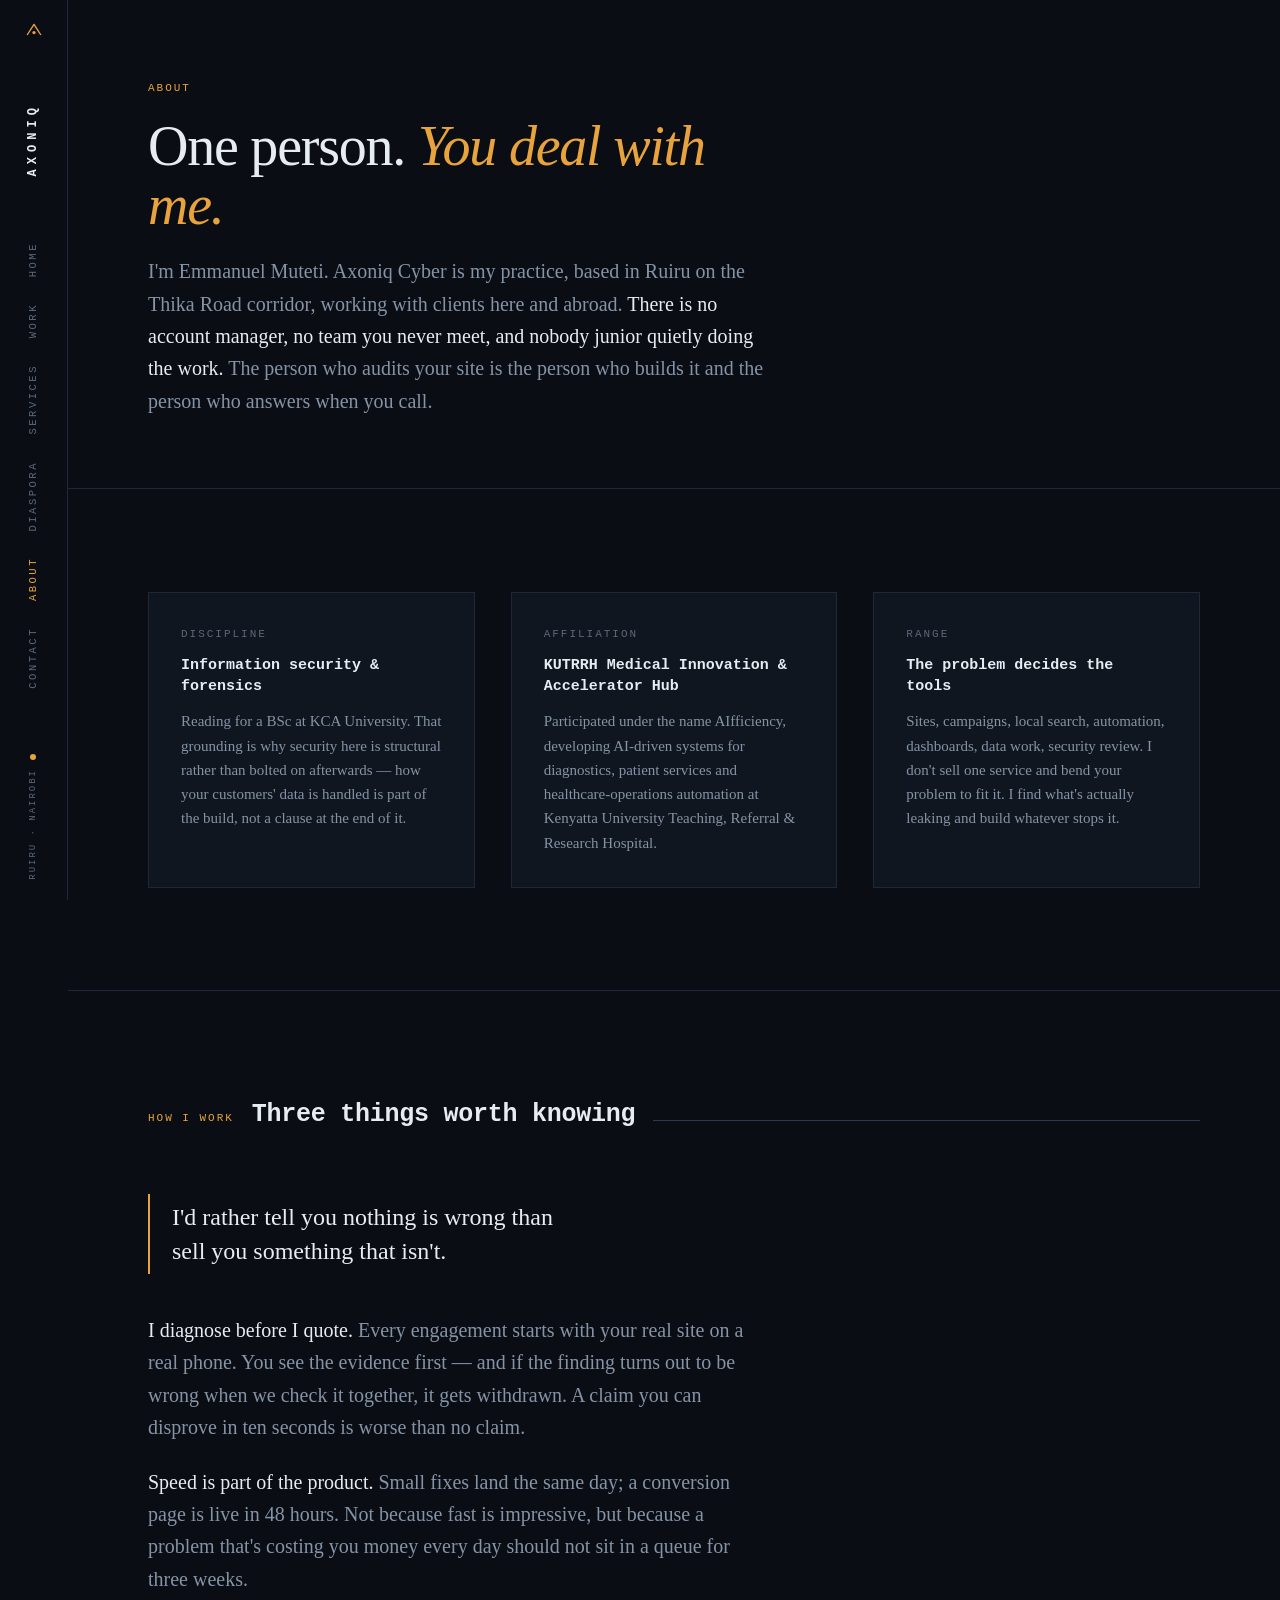
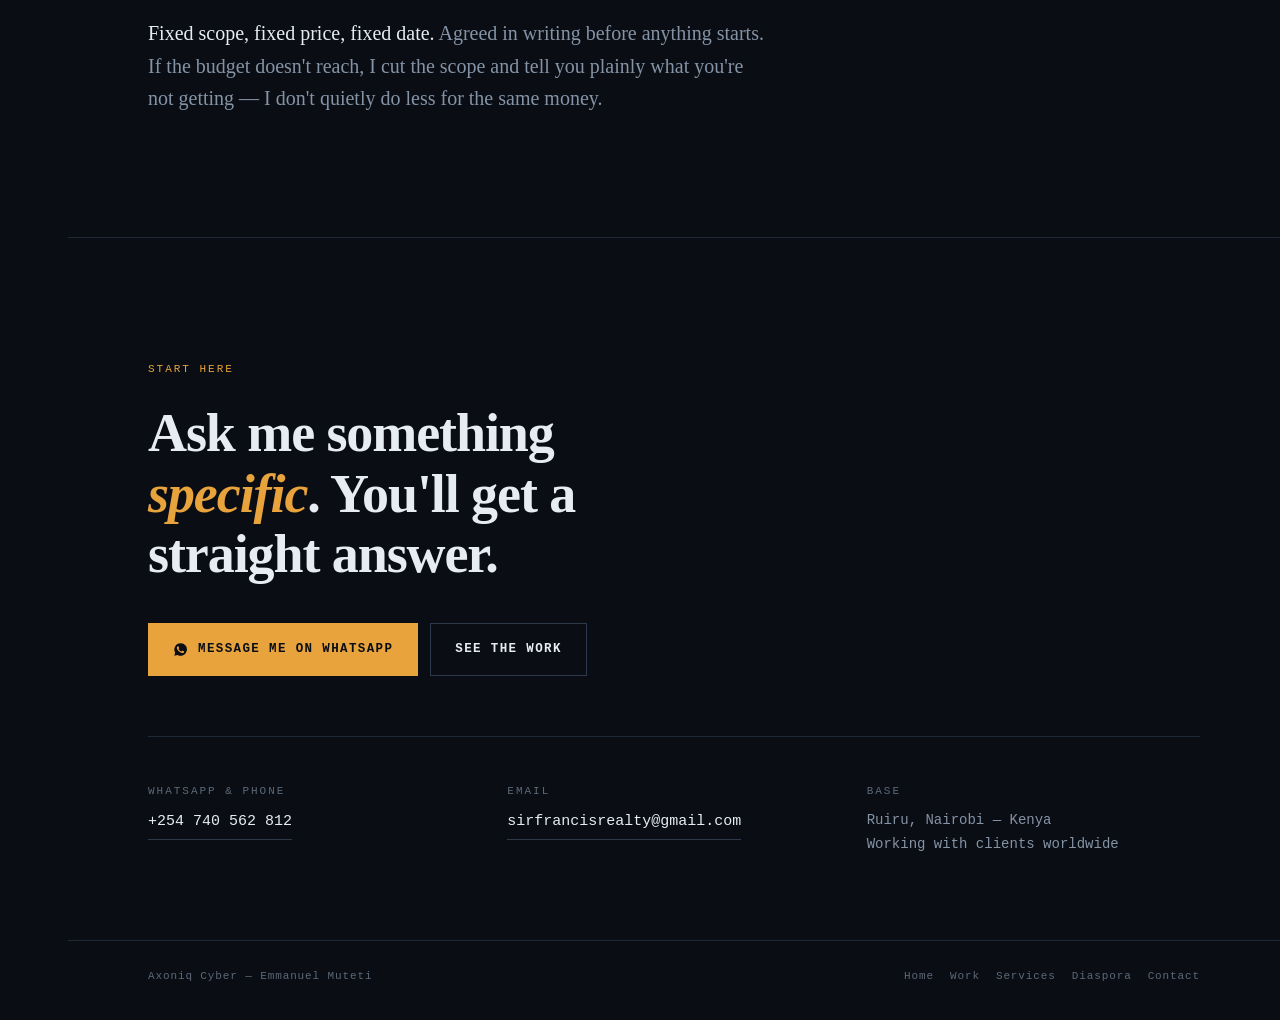
==== about.html @ e0e8788d "Axoniq Cyber site: multi-page, lead capture, diaspora vertical" ====
<!DOCTYPE html>
<html lang="en">
<head>
<meta charset="utf-8">
<meta name="viewport" content="width=device-width, initial-scale=1">
<title>About — Emmanuel Muteti, Axoniq Cyber</title>
<meta name="description" content="Emmanuel Muteti, founder and principal. Information security and forensics at KCA University. Based in Ruiru, Nairobi. You deal with me directly.">
<meta name="theme-color" content="#0A0E14">
<link rel="canonical" href="https://immahmuteti-oss.github.io/axoniq/about.html">
<meta property="og:site_name" content="Axoniq Cyber">
<meta property="og:title" content="About — Emmanuel Muteti, Axoniq Cyber">
<meta property="og:description" content="One person, working directly with you. Ruiru, Nairobi.">
<meta property="og:type" content="profile">
<meta property="og:url" content="https://immahmuteti-oss.github.io/axoniq/about.html">
<meta property="og:image" content="https://immahmuteti-oss.github.io/axoniq/og.png">
<meta property="og:image:width" content="1200">
<meta property="og:image:height" content="630">
<meta name="twitter:card" content="summary_large_image">
<meta name="twitter:image" content="https://immahmuteti-oss.github.io/axoniq/og.png">
<link rel="icon" href="data:image/svg+xml,<svg xmlns='http://www.w3.org/2000/svg' viewBox='0 0 32 32'><rect width='32' height='32' fill='%230A0E14'/><path d='M6 22 L16 8 L26 22' stroke='%23E8A33D' stroke-width='2.5' fill='none'/><circle cx='16' cy='19' r='2.5' fill='%23E8A33D'/></svg>">
<link rel="stylesheet" href="styles.css">
</head>
<body>

<nav class="rail" aria-label="Main">
  <svg class="rail-glyph" viewBox="0 0 32 32" aria-hidden="true">
    <path d="M5 24 L16 7 L27 24" stroke="#E8A33D" stroke-width="2.2" fill="none" stroke-linejoin="round"/>
    <circle cx="16" cy="20" r="2.6" fill="#E8A33D"/>
  </svg>
  <a class="rail-mark" href="index.html">Axoniq</a>
  <div class="rail-nav">
    <a href="index.html">Home</a>
    <a href="work.html">Work</a>
    <a href="services.html">Services</a>
    <a href="diaspora.html">Diaspora</a>
    <a href="about.html" aria-current="page">About</a>
    <a href="contact.html">Contact</a>
  </div>
  <div class="rail-status">
    <span class="dot" aria-hidden="true"></span>
    <span>Ruiru · Nairobi</span>
  </div>
</nav>

<div class="shell" id="top">

  <header class="phead">
    <div class="wrap">
      <span class="label label-signal">About</span>
      <h1>One person. <em>You deal with me.</em></h1>
      <p class="lede">
        I'm Emmanuel Muteti. Axoniq Cyber is my practice, based in Ruiru on the Thika Road
        corridor, working with clients here and abroad. <strong>There is no account manager,
        no team you never meet, and nobody junior quietly doing the work.</strong> The person
        who audits your site is the person who builds it and the person who answers when you
        call.
      </p>
    </div>
  </header>

  <section class="band">
    <div class="wrap">
      <div class="cards">
        <div class="card">
          <span class="label">Discipline</span>
          <h3>Information security &amp; forensics</h3>
          <p>Reading for a BSc at KCA University. That grounding is why security here is structural rather than bolted on afterwards — how your customers' data is handled is part of the build, not a clause at the end of it.</p>
        </div>
        <div class="card">
          <span class="label">Affiliation</span>
          <h3>KUTRRH Medical Innovation &amp; Accelerator Hub</h3>
          <p>Participated under the name AIfficiency, developing AI-driven systems for diagnostics, patient services and healthcare-operations automation at Kenyatta University Teaching, Referral &amp; Research Hospital.</p>
        </div>
        <div class="card">
          <span class="label">Range</span>
          <h3>The problem decides the tools</h3>
          <p>Sites, campaigns, local search, automation, dashboards, data work, security review. I don't sell one service and bend your problem to fit it. I find what's actually leaking and build whatever stops it.</p>
        </div>
      </div>
    </div>
  </section>

  <section class="band">
    <div class="wrap">
      <div class="band-head">
        <span class="label label-signal">How I work</span>
        <h2>Three things worth knowing</h2>
        <span class="rule" aria-hidden="true"></span>
      </div>

      <p class="pull">I'd rather tell you nothing is wrong than sell you something that isn't.</p>

      <p class="lede">
        <strong>I diagnose before I quote.</strong> Every engagement starts with your real site
        on a real phone. You see the evidence first — and if the finding turns out to be wrong
        when we check it together, it gets withdrawn. A claim you can disprove in ten seconds is
        worse than no claim.
      </p>
      <p class="lede" style="margin-top:22px">
        <strong>Speed is part of the product.</strong> Small fixes land the same day; a
        conversion page is live in 48 hours. Not because fast is impressive, but because a
        problem that's costing you money every day should not sit in a queue for three weeks.
      </p>
      <p class="lede" style="margin-top:22px">
        <strong>Fixed scope, fixed price, fixed date.</strong> Agreed in writing before anything
        starts. If the budget doesn't reach, I cut the scope and tell you plainly what you're
        not getting — I don't quietly do less for the same money.
      </p>
    </div>
  </section>

  <section class="contact">
    <div class="wrap">
      <span class="label label-signal">Start here</span>
      <h2 class="contact-thesis">Ask me something <em>specific</em>. You'll get a straight answer.</h2>
      <div class="actions">
        <a class="btn" data-wa="Hi Emmanuel — I have a question about my business." data-wa-label="about-footer">
          <svg viewBox="0 0 24 24" fill="currentColor" aria-hidden="true"><path d="M12 2a10 10 0 0 0-8.6 15L2 22l5.2-1.4A10 10 0 1 0 12 2Zm5.8 14.2c-.2.7-1.2 1.3-2 1.4-.5.1-1.2.2-3.5-.7-2.9-1.2-4.8-4.2-5-4.4-.1-.2-1.1-1.5-1.1-2.9s.7-2 1-2.3c.2-.3.5-.4.7-.4h.5c.2 0 .4 0 .6.5l.9 2c.1.2.1.4 0 .6l-.4.5-.3.3c-.1.2-.3.3-.1.6.2.3.8 1.3 1.7 2.1 1.2 1 2.1 1.4 2.4 1.5.2.1.4.1.6-.1l.9-1c.2-.2.4-.2.6-.1l2 1c.2.1.4.2.4.3.1.2.1.7-.1 1.4Z"/></svg>
          Message me on WhatsApp
        </a>
        <a class="btn btn-ghost" href="work.html">See the work</a>
      </div>
      <div class="contact-grid">
        <div><span class="label">WhatsApp &amp; phone</span><p><a href="tel:+254740562812">+254 740 562 812</a></p></div>
        <div><span class="label">Email</span><p><a href="mailto:sirfrancisrealty@gmail.com">sirfrancisrealty@gmail.com</a></p></div>
        <div><span class="label">Base</span><p style="color:var(--mist)">Ruiru, Nairobi — Kenya<br>Working with clients worldwide</p></div>
      </div>
    </div>
  </section>

  <footer>
    <div class="wrap foot">
      <span>Axoniq Cyber — Emmanuel Muteti</span>
      <nav>
        <a href="index.html">Home</a>
        <a href="work.html">Work</a>
        <a href="services.html">Services</a>
        <a href="diaspora.html">Diaspora</a>
        <a href="contact.html">Contact</a>
      </nav>
    </div>
  </footer>
</div>

<script src="site.js"></script>
</body>
</html>
---- styles.css ----
/* ============================================================
   AXONIQ CYBER — shared stylesheet
   Palette is binary on purpose: brass = value captured,
   leak-blue = value lost. That opposition is the whole thesis,
   so nothing else is allowed to be a colour.
   ============================================================ */

:root{
  --void:#0A0E14;      /* deepest ground */
  --ink:#0F1620;       /* panel ground */
  --ink-2:#131C28;     /* raised panel */
  --rule:#1E2836;      /* hairline */
  --rule-hi:#2C3A4C;   /* hairline, emphasised */
  --mist:#8593A6;      /* secondary text */
  --mist-dim:#5C6878;  /* tertiary text */
  --paper:#E7ECF3;     /* primary text */
  --signal:#E8A33D;    /* brass — captured, active, value */
  --signal-soft:#F0C177;
  --leak:#42566E;      /* lost / leaked state */

  --mono: ui-monospace, "Cascadia Mono", "SF Mono", "Segoe UI Mono", Menlo, Consolas, "Liberation Mono", monospace;
  --serif: Georgia, "Iowan Old Style", "Palatino Linotype", Palatino, "Times New Roman", serif;

  --rail: 68px;
  --pad: clamp(20px, 5vw, 76px);
  --maxw: 1180px;
}

*,*::before,*::after{box-sizing:border-box}
html{-webkit-text-size-adjust:100%; scroll-behavior:smooth}
body{
  margin:0; background:var(--void); color:var(--paper);
  font-family:var(--serif); font-size:17px; line-height:1.68;
  -webkit-font-smoothing:antialiased; overflow-x:hidden;
}
img,canvas,svg{max-width:100%; display:block}
a{color:inherit}
:focus-visible{outline:2px solid var(--signal); outline-offset:3px; border-radius:2px}

/* ---------- type roles ---------- */
.mono{font-family:var(--mono)}
.label{
  font-family:var(--mono); font-size:11px; font-weight:500;
  letter-spacing:.18em; text-transform:uppercase; color:var(--mist-dim);
}
.label-signal{color:var(--signal)}
.lede{font-size:clamp(17px,2vw,20px); line-height:1.62; color:var(--mist); max-width:62ch}
.lede strong{color:var(--paper); font-weight:400}

/* ---------- left rail = navigation ---------- */
.rail{
  position:fixed; inset:0 auto 0 0; width:var(--rail); z-index:60;
  background:var(--void); border-right:1px solid var(--rule);
  display:flex; flex-direction:column; align-items:center;
  justify-content:space-between; padding:20px 0;
}
.rail-glyph{width:20px; height:20px; flex:none}
.rail-mark{
  font-family:var(--mono); font-size:12px; font-weight:600;
  letter-spacing:.42em; text-transform:uppercase; color:var(--paper);
  writing-mode:vertical-rl; transform:rotate(180deg); text-decoration:none;
}
.rail-nav{display:flex; flex-direction:column; align-items:center; gap:22px}
.rail-nav a{
  font-family:var(--mono); font-size:10.5px; letter-spacing:.24em;
  text-transform:uppercase; color:var(--mist-dim); text-decoration:none;
  writing-mode:vertical-rl; transform:rotate(180deg);
  transition:color .2s ease; padding:2px 0;
}
.rail-nav a:hover{color:var(--paper)}
.rail-nav a[aria-current="page"]{color:var(--signal)}
.rail-status{display:flex; flex-direction:column; align-items:center; gap:9px}
.dot{
  width:6px; height:6px; border-radius:50%; background:var(--signal);
  box-shadow:0 0 0 0 rgba(232,163,61,.55); animation:pulse 2.6s ease-out infinite;
}
@keyframes pulse{70%{box-shadow:0 0 0 9px rgba(232,163,61,0)}100%{box-shadow:0 0 0 0 rgba(232,163,61,0)}}
.rail-status span{
  font-family:var(--mono); font-size:9px; letter-spacing:.22em;
  text-transform:uppercase; color:var(--mist-dim);
  writing-mode:vertical-rl; transform:rotate(180deg);
}

/* ---------- shell ---------- */
.shell{margin-left:var(--rail)}
.wrap{max-width:var(--maxw); margin:0 auto; padding:0 var(--pad)}

/* ---------- section frame ---------- */
.band{border-top:1px solid var(--rule); padding:clamp(60px,8vw,124px) 0}
.band-head{display:flex; align-items:baseline; gap:18px; margin-bottom:clamp(32px,5vw,58px); flex-wrap:wrap}
.band-head h2{
  font-family:var(--mono); font-size:clamp(19px,2.4vw,25px); font-weight:600;
  letter-spacing:-.01em; margin:0; color:var(--paper);
}
.band-head .rule{flex:1; min-width:40px; height:1px; background:var(--rule-hi)}

/* ---------- page header (interior pages) ---------- */
.phead{padding:clamp(56px,8vh,104px) 0 clamp(30px,4vw,52px)}
.phead h1{
  font-family:var(--serif); font-weight:400;
  font-size:clamp(30px,4.8vw,56px); line-height:1.06;
  letter-spacing:-.022em; margin:16px 0 20px; max-width:20ch;
}
.phead h1 em{font-style:italic; color:var(--signal)}

/* ---------- hero ---------- */
.hero{position:relative; min-height:min(90vh,860px); display:flex; align-items:center; padding:clamp(64px,8vh,104px) 0 clamp(44px,6vw,88px)}
#flow{position:absolute; inset:0; width:100%; height:100%; z-index:0; opacity:.95}
.hero-veil{
  position:absolute; inset:0; z-index:1; pointer-events:none;
  background:radial-gradient(115% 78% at 8% 46%, rgba(10,14,20,.94) 0%, rgba(10,14,20,.80) 40%, rgba(10,14,20,.30) 74%, transparent 100%);
}
.hero-inner{position:relative; z-index:2; width:100%}
.hero-eyebrow{display:flex; align-items:center; gap:12px; margin-bottom:clamp(22px,3.5vw,38px); flex-wrap:wrap}
.hero-eyebrow .tick{width:26px; height:1px; background:var(--signal); flex:none}
.thesis{
  font-family:var(--serif); font-weight:400;
  font-size:clamp(32px,5.4vw,64px); line-height:1.05;
  letter-spacing:-.022em; margin:0 0 clamp(18px,2.4vw,28px); max-width:16ch;
}
.thesis em{font-style:italic; color:var(--signal)}
.hero-sub{
  font-family:var(--mono); font-size:clamp(13px,1.35vw,16px); line-height:1.72;
  color:var(--mist); max-width:46ch; margin:0 0 clamp(22px,3vw,32px);
}
.hero-sub strong{color:var(--paper); font-weight:500}

/* ---------- buttons ---------- */
.actions{display:flex; gap:12px; flex-wrap:wrap; align-items:center}
.btn{
  display:inline-flex; align-items:center; gap:10px;
  font-family:var(--mono); font-size:12.5px; font-weight:600;
  letter-spacing:.11em; text-transform:uppercase; text-decoration:none;
  padding:15px 24px; border:1px solid var(--signal); color:var(--void);
  background:var(--signal); cursor:pointer;
  transition:background .22s ease, transform .22s ease, box-shadow .22s ease;
}
.btn:hover{background:var(--signal-soft); transform:translateY(-2px); box-shadow:0 10px 30px -12px rgba(232,163,61,.6)}
.btn-ghost{background:transparent; color:var(--paper); border-color:var(--rule-hi)}
.btn-ghost:hover{background:transparent; border-color:var(--signal); color:var(--signal); box-shadow:none}
.btn svg{width:15px; height:15px; flex:none}

/* ---------- hero readout ---------- */
.readout{
  position:absolute; right:var(--pad); bottom:clamp(22px,5vw,50px); z-index:2;
  display:flex; gap:26px; padding:14px 20px;
  border:1px solid var(--rule); background:rgba(15,22,32,.72); backdrop-filter:blur(7px);
}
.readout div{display:flex; flex-direction:column; gap:3px}
.readout b{font-family:var(--mono); font-size:19px; font-weight:600; letter-spacing:-.01em; font-variant-numeric:tabular-nums}
.readout .v-cap{color:var(--signal)}
.readout .v-leak{color:var(--leak)}
.readout small{font-family:var(--mono); font-size:9px; letter-spacing:.2em; text-transform:uppercase; color:var(--mist-dim)}

/* ---------- leak grid ---------- */
.leaks{display:grid; grid-template-columns:repeat(auto-fit,minmax(248px,1fr)); border-top:1px solid var(--rule); border-left:1px solid var(--rule)}
.leak{padding:clamp(24px,3.2vw,36px); border-right:1px solid var(--rule); border-bottom:1px solid var(--rule); position:relative; transition:background .3s ease}
.leak:hover{background:var(--ink)}
.leak::after{content:""; position:absolute; left:0; top:0; width:2px; height:0; background:var(--signal); transition:height .35s cubic-bezier(.4,0,.2,1)}
.leak:hover::after{height:100%}
.leak h3{font-family:var(--mono); font-size:15px; font-weight:600; margin:14px 0 10px; color:var(--paper); letter-spacing:-.005em}
.leak p{margin:0; font-size:15px; line-height:1.62; color:var(--mist)}

/* ---------- sequence (numbering ONLY where order is real) ---------- */
.seq{display:grid; grid-template-columns:repeat(auto-fit,minmax(232px,1fr)); gap:1px; background:var(--rule)}
.step{background:var(--void); padding:clamp(24px,3vw,34px); display:flex; flex-direction:column; gap:12px}
.step-n{font-family:var(--mono); font-size:11px; letter-spacing:.2em; color:var(--signal)}
.step h3{font-family:var(--mono); font-size:15px; font-weight:600; margin:0; color:var(--paper)}
.step p{margin:0; font-size:15px; line-height:1.6; color:var(--mist)}

/* ---------- cards ---------- */
.cards{display:grid; grid-template-columns:repeat(auto-fit,minmax(276px,1fr)); gap:clamp(20px,3vw,36px)}
.card{border:1px solid var(--rule); padding:clamp(24px,3vw,32px); background:var(--ink); display:flex; flex-direction:column; gap:12px}
.card h3{font-family:var(--mono); font-size:15px; font-weight:600; margin:0; color:var(--paper); line-height:1.4}
.card p{margin:0; font-size:15px; color:var(--mist); line-height:1.62}
.card p:last-child{margin-bottom:0}

/* ---------- case studies ---------- */
.case{
  display:grid; grid-template-columns:minmax(0,.9fr) minmax(0,1.3fr); gap:clamp(20px,4vw,60px);
  padding:clamp(30px,4.4vw,52px) 0; border-top:1px solid var(--rule); align-items:start;
}
.case:last-of-type{border-bottom:1px solid var(--rule)}
.case-id h3{font-family:var(--mono); font-size:clamp(17px,2vw,21px); font-weight:600; margin:0 0 12px; letter-spacing:-.015em; line-height:1.28}
.case-id .meta{font-family:var(--mono); font-size:11.5px; letter-spacing:.06em; color:var(--mist-dim); line-height:1.9}
.case-id .meta b{color:var(--mist); font-weight:400}
.chips{display:flex; gap:7px; flex-wrap:wrap; margin-top:14px}
.chip{font-family:var(--mono); font-size:10px; letter-spacing:.12em; text-transform:uppercase; color:var(--mist-dim); border:1px solid var(--rule-hi); padding:4px 9px}
.case-body p{margin:0 0 16px; color:var(--mist); font-size:16px}
.case-body p:last-child{margin-bottom:0}
.case-body strong{color:var(--paper); font-weight:400}
.flowline{display:flex; align-items:center; gap:9px; flex-wrap:wrap; margin-top:20px}
.flowline span{font-family:var(--mono); font-size:10.5px; letter-spacing:.09em; text-transform:uppercase; color:var(--mist); border-bottom:1px solid var(--rule-hi); padding-bottom:3px}
.flowline i{color:var(--signal); font-style:normal; font-size:11px}
.visit{
  display:inline-flex; align-items:center; gap:8px; margin-top:18px;
  font-family:var(--mono); font-size:12px; letter-spacing:.08em; text-transform:uppercase;
  color:var(--signal); text-decoration:none; border-bottom:1px solid rgba(232,163,61,.35); padding-bottom:3px;
}
.visit:hover{border-color:var(--signal)}

/* ---------- pricing ---------- */
.rungs{border-top:1px solid var(--rule)}
.rung{
  display:grid; grid-template-columns:minmax(0,1.4fr) minmax(0,2.3fr) auto; gap:clamp(14px,3vw,40px);
  align-items:baseline; padding:clamp(22px,2.9vw,32px) 0; border-bottom:1px solid var(--rule);
  transition:padding-left .3s cubic-bezier(.4,0,.2,1);
}
.rung:hover{padding-left:12px}
.rung h3{font-family:var(--mono); font-size:16px; font-weight:600; margin:0 0 6px; color:var(--paper)}
.rung .turn{font-family:var(--mono); font-size:10.5px; letter-spacing:.16em; text-transform:uppercase; color:var(--signal)}
.rung p{margin:0; font-size:15px; color:var(--mist); line-height:1.6}
.rung .price{font-family:var(--mono); font-size:15px; color:var(--paper); white-space:nowrap; font-variant-numeric:tabular-nums; text-align:right}
.rung .price small{display:block; font-size:9.5px; letter-spacing:.18em; text-transform:uppercase; color:var(--mist-dim); margin-bottom:3px}
.rung .price em{display:block; font-style:normal; font-size:11px; color:var(--mist-dim); margin-top:4px}
.note{margin-top:26px; font-family:var(--mono); font-size:12.5px; line-height:1.7; color:var(--mist-dim); max-width:68ch}
.note strong{color:var(--mist); font-weight:500}

/* ---------- the conversion gap (diaspora signature) ---------- */
.gap-figure{border:1px solid var(--rule); background:var(--ink); padding:clamp(24px,3.4vw,40px)}
.gap-rows{display:flex; flex-direction:column; gap:22px; margin-top:26px}
.gap-row{display:grid; grid-template-columns:minmax(96px,auto) 1fr minmax(52px,auto); gap:16px; align-items:center}
.gap-row .who{font-family:var(--mono); font-size:11px; letter-spacing:.14em; text-transform:uppercase; color:var(--mist-dim)}
.gap-track{height:10px; background:rgba(66,86,110,.28); position:relative; overflow:hidden}
.gap-fill{height:100%; width:0; background:var(--leak); transition:width 1.1s cubic-bezier(.16,1,.3,1)}
.gap-row.is-target .gap-fill{background:var(--signal)}
.gap-row .val{font-family:var(--mono); font-size:15px; font-variant-numeric:tabular-nums; color:var(--mist); text-align:right}
.gap-row.is-target .val{color:var(--signal)}
.gap-note{margin-top:24px; font-family:var(--mono); font-size:12.5px; line-height:1.75; color:var(--mist-dim)}

/* ---------- forms ---------- */
.form{display:grid; gap:18px; max-width:560px; margin-top:8px}
.field{display:flex; flex-direction:column; gap:7px}
.field label{font-family:var(--mono); font-size:11px; letter-spacing:.16em; text-transform:uppercase; color:var(--mist-dim)}
.field input,.field textarea,.field select{
  font-family:var(--serif); font-size:16px; color:var(--paper);
  background:var(--ink); border:1px solid var(--rule-hi); padding:13px 14px;
  border-radius:0; -webkit-appearance:none; appearance:none; width:100%;
}
.field select{font-family:var(--mono); font-size:14px}
.field input:focus,.field textarea:focus,.field select:focus{border-color:var(--signal); outline:none}
.field textarea{min-height:132px; resize:vertical; line-height:1.6}
.field .hint{font-family:var(--mono); font-size:11px; color:var(--mist-dim); line-height:1.6}
.hp{position:absolute; left:-9999px; width:1px; height:1px; overflow:hidden}
.form-status{
  font-family:var(--mono); font-size:13px; line-height:1.7; padding:14px 16px;
  border:1px solid var(--rule-hi); background:var(--ink); display:none;
}
.form-status.show{display:block}
.form-status.ok{border-color:var(--signal); color:var(--signal)}

/* ---------- contact grid ---------- */
.contact{border-top:1px solid var(--rule); padding:clamp(64px,9vw,132px) 0 clamp(48px,7vw,84px)}
.contact-thesis{font-family:var(--serif); font-size:clamp(28px,4.6vw,54px); line-height:1.12; letter-spacing:-.02em; margin:22px 0 clamp(26px,4vw,38px); max-width:19ch}
.contact-thesis em{font-style:italic; color:var(--signal)}
.contact-grid{display:grid; grid-template-columns:repeat(auto-fit,minmax(200px,1fr)); gap:26px; margin-top:clamp(38px,6vw,60px); padding-top:clamp(28px,4vw,38px); border-top:1px solid var(--rule)}
.contact-grid a{font-family:var(--mono); font-size:15px; color:var(--paper); text-decoration:none; border-bottom:1px solid var(--rule-hi); padding-bottom:4px; display:inline-block; transition:color .2s ease, border-color .2s ease; word-break:break-word}
.contact-grid a:hover{color:var(--signal); border-color:var(--signal)}
.contact-grid p{margin:6px 0 0; font-family:var(--mono); font-size:14px; color:var(--mist)}

/* ---------- pull quote ---------- */
.pull{
  border-left:2px solid var(--signal); padding:6px 0 6px 22px; margin:clamp(26px,4vw,40px) 0;
  font-family:var(--serif); font-size:clamp(18px,2.4vw,24px); line-height:1.42; color:var(--paper); max-width:34ch;
}

/* ---------- footer ---------- */
footer{border-top:1px solid var(--rule); padding:26px 0 34px}
.foot{display:flex; justify-content:space-between; gap:16px; flex-wrap:wrap; font-family:var(--mono); font-size:11px; letter-spacing:.08em; color:var(--mist-dim)}
.foot a{color:var(--mist-dim); text-decoration:none}
.foot a:hover{color:var(--signal)}
.foot nav{display:flex; gap:16px; flex-wrap:wrap}

/* ---------- reveal ---------- */
.rv{opacity:0; transform:translateY(20px); transition:opacity .72s cubic-bezier(.16,1,.3,1), transform .72s cubic-bezier(.16,1,.3,1)}
.rv.in{opacity:1; transform:none}

/* ---------- responsive ---------- */
@media (max-width:900px){
  .case{grid-template-columns:1fr; gap:18px}
  .rung{grid-template-columns:1fr; gap:8px}
  .rung .price{margin-top:6px; text-align:left}
  .readout{position:static; margin-top:32px; display:inline-flex; right:auto; bottom:auto}
}
@media (max-width:680px){
  :root{--rail:0px}
  body{font-size:16px}
  .rail{
    position:sticky; top:0; inset:auto; width:100%; height:auto; flex-direction:row;
    padding:9px 16px; border-right:0; border-bottom:1px solid var(--rule);
    flex-wrap:wrap; gap:10px 14px; justify-content:flex-start; align-items:center;
  }
  .rail-mark{writing-mode:horizontal-tb; transform:none; font-size:11px; letter-spacing:.3em}
  .rail-nav{flex-direction:row; gap:14px; width:100%; overflow-x:auto; padding-bottom:2px}
  .rail-nav a{writing-mode:horizontal-tb; transform:none; font-size:10px; white-space:nowrap}
  .rail-status{display:none}
  .rail-glyph{width:17px; height:17px}
  .shell{margin-left:0}
  .hero{min-height:auto; padding:52px 0 48px}
  .hero-veil{background:linear-gradient(to bottom, rgba(10,14,20,.90) 0%, rgba(10,14,20,.80) 60%, rgba(10,14,20,.95) 100%)}
  .btn{flex:1 1 100%; justify-content:center}
  .readout{width:100%; justify-content:space-between; gap:12px}
  .gap-row{grid-template-columns:1fr; gap:7px}
  .gap-row .val{text-align:left}
}

@media (prefers-reduced-motion:reduce){
  *,*::before,*::after{animation-duration:.001ms!important; animation-iteration-count:1!important; transition-duration:.001ms!important}
  .rv{opacity:1; transform:none}
  html{scroll-behavior:auto}
}
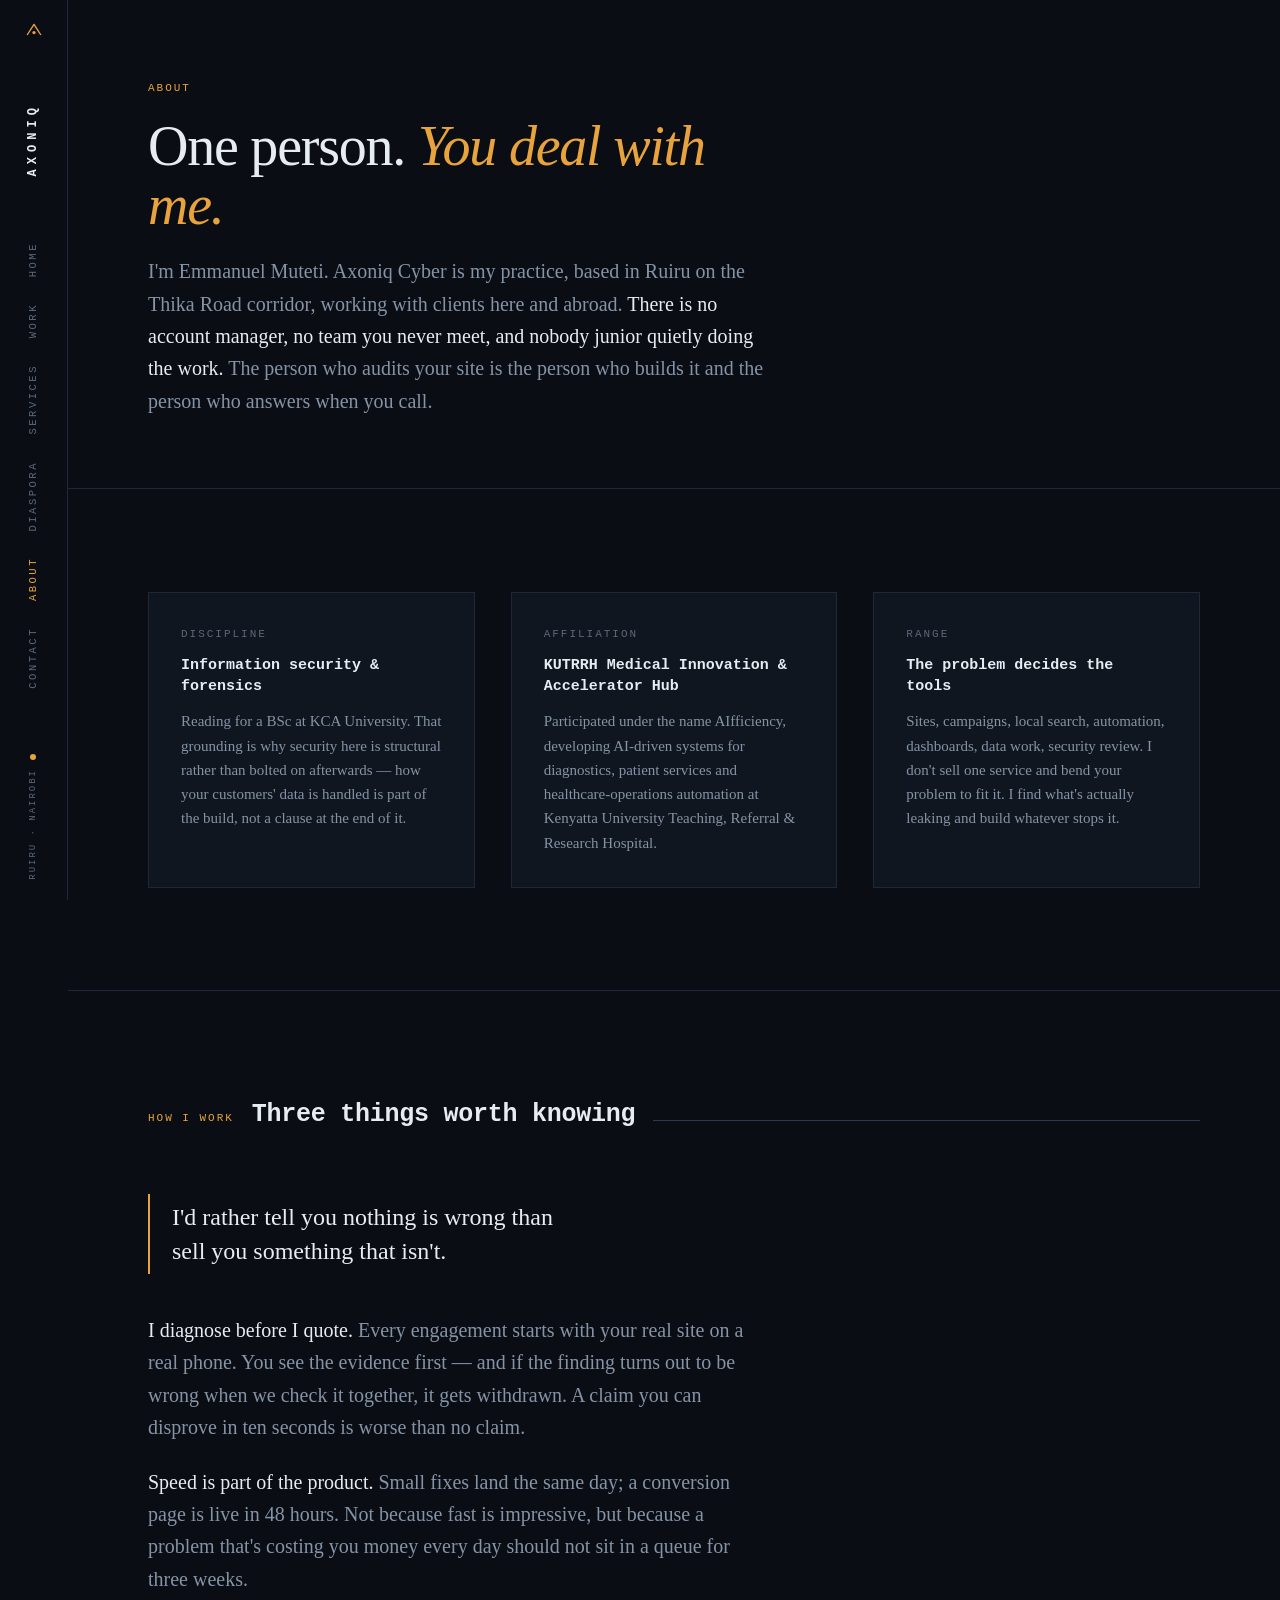
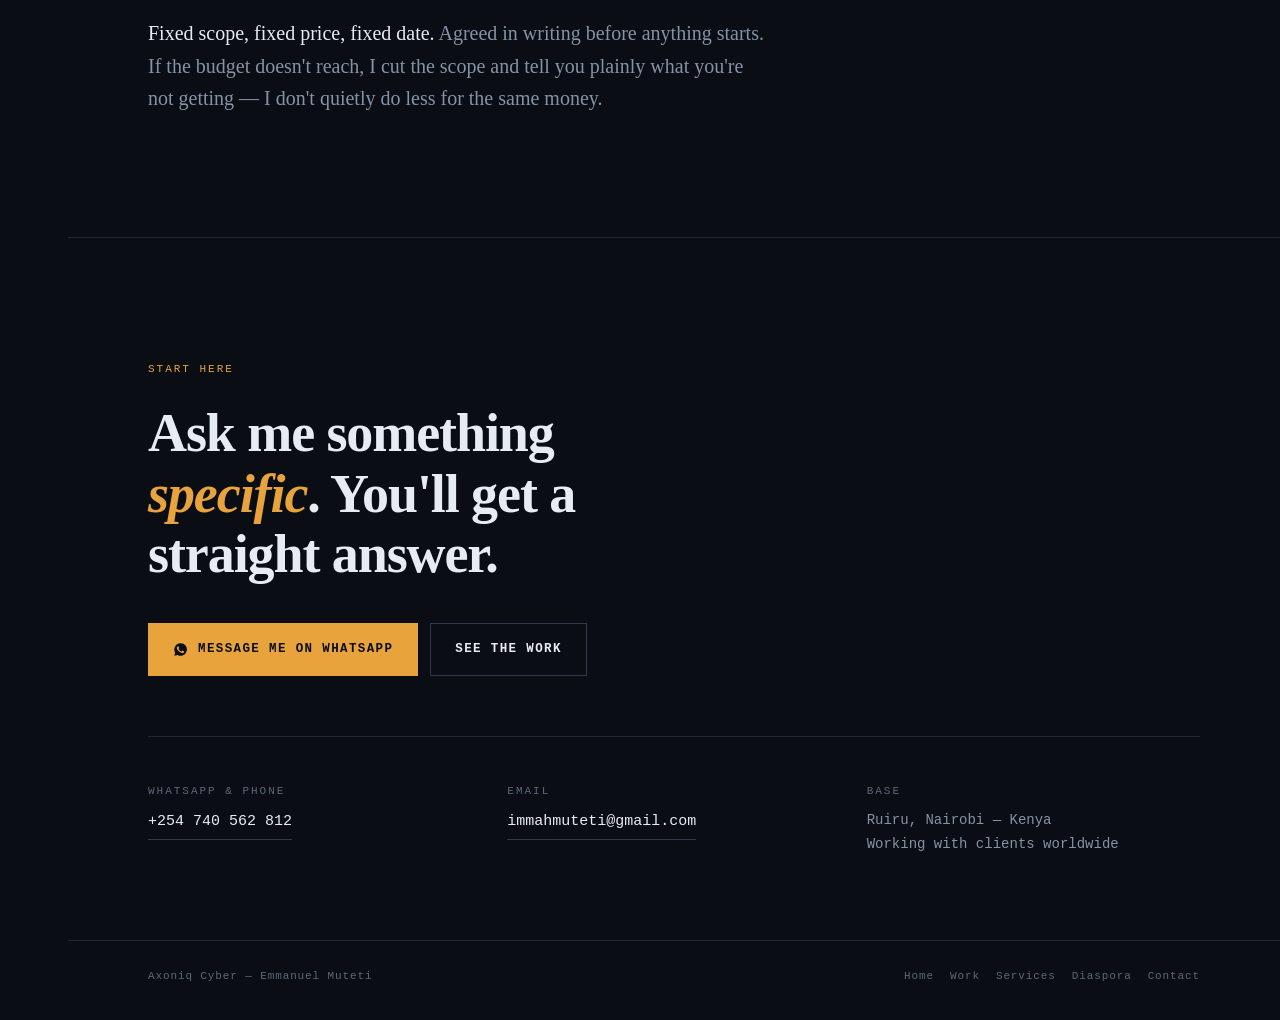
==== commit 07d7eb86: "Correct contact address to immahmuteti@gmail.com" ====
--- a/about.html
+++ b/about.html
@@ -114,7 +114,7 @@
       <span class="label label-signal">Start here</span>
       <h2 class="contact-thesis">Ask me something <em>specific</em>. You'll get a straight answer.</h2>
       <div class="actions">
-        <a class="btn" data-wa="Hi Emmanuel — I have a question about my business." data-wa-label="about-footer">
+        <a href="https://wa.me/254740562812?text=Hi%20Emmanuel%20%E2%80%94%20I%20have%20a%20question%20about%20my%20business." target="_blank" rel="noopener" class="btn" data-wa="Hi Emmanuel — I have a question about my business." data-wa-label="about-footer">
           <svg viewBox="0 0 24 24" fill="currentColor" aria-hidden="true"><path d="M12 2a10 10 0 0 0-8.6 15L2 22l5.2-1.4A10 10 0 1 0 12 2Zm5.8 14.2c-.2.7-1.2 1.3-2 1.4-.5.1-1.2.2-3.5-.7-2.9-1.2-4.8-4.2-5-4.4-.1-.2-1.1-1.5-1.1-2.9s.7-2 1-2.3c.2-.3.5-.4.7-.4h.5c.2 0 .4 0 .6.5l.9 2c.1.2.1.4 0 .6l-.4.5-.3.3c-.1.2-.3.3-.1.6.2.3.8 1.3 1.7 2.1 1.2 1 2.1 1.4 2.4 1.5.2.1.4.1.6-.1l.9-1c.2-.2.4-.2.6-.1l2 1c.2.1.4.2.4.3.1.2.1.7-.1 1.4Z"/></svg>
           Message me on WhatsApp
         </a>
@@ -122,7 +122,7 @@
       </div>
       <div class="contact-grid">
         <div><span class="label">WhatsApp &amp; phone</span><p><a href="tel:+254740562812">+254 740 562 812</a></p></div>
-        <div><span class="label">Email</span><p><a href="mailto:sirfrancisrealty@gmail.com">sirfrancisrealty@gmail.com</a></p></div>
+        <div><span class="label">Email</span><p><a href="mailto:immahmuteti@gmail.com">immahmuteti@gmail.com</a></p></div>
         <div><span class="label">Base</span><p style="color:var(--mist)">Ruiru, Nairobi — Kenya<br>Working with clients worldwide</p></div>
       </div>
     </div>
--- a/styles.css
+++ b/styles.css
@@ -79,6 +79,21 @@
   font-family:var(--mono); font-size:9px; letter-spacing:.22em;
   text-transform:uppercase; color:var(--mist-dim);
   writing-mode:vertical-rl; transform:rotate(180deg);
+}
+
+/* Vertical text is tall. On a short window the rail's three groups collide,
+   so shed the least important one first, then tighten, then let it scroll. */
+@media (min-width:681px) and (max-height:820px){
+  .rail-nav{gap:16px}
+}
+@media (min-width:681px) and (max-height:700px){
+  .rail-status{display:none}
+  .rail-nav{gap:13px}
+  .rail-nav a{font-size:10px; letter-spacing:.18em}
+}
+@media (min-width:681px) and (max-height:560px){
+  .rail{justify-content:flex-start; gap:18px; overflow-y:auto; overflow-x:hidden}
+  .rail::-webkit-scrollbar{width:0}
 }
 
 /* ---------- shell ---------- */
